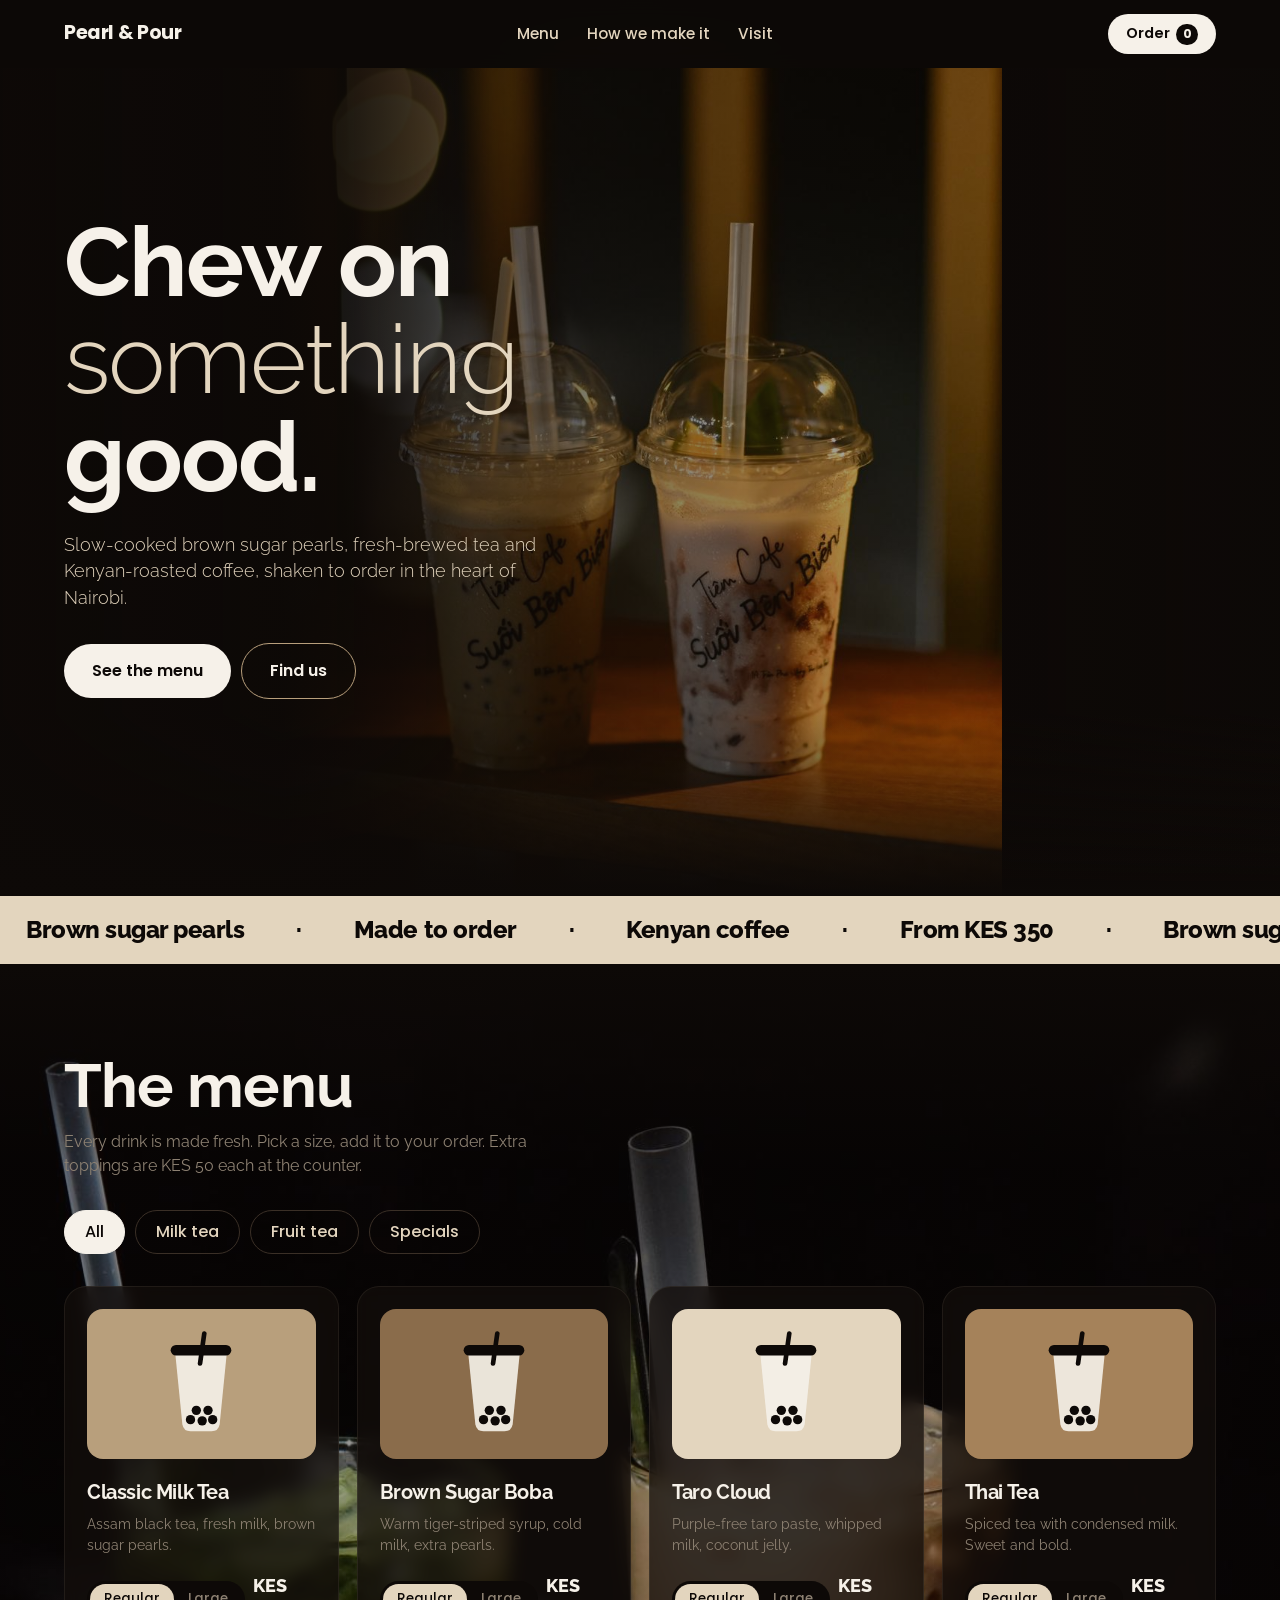
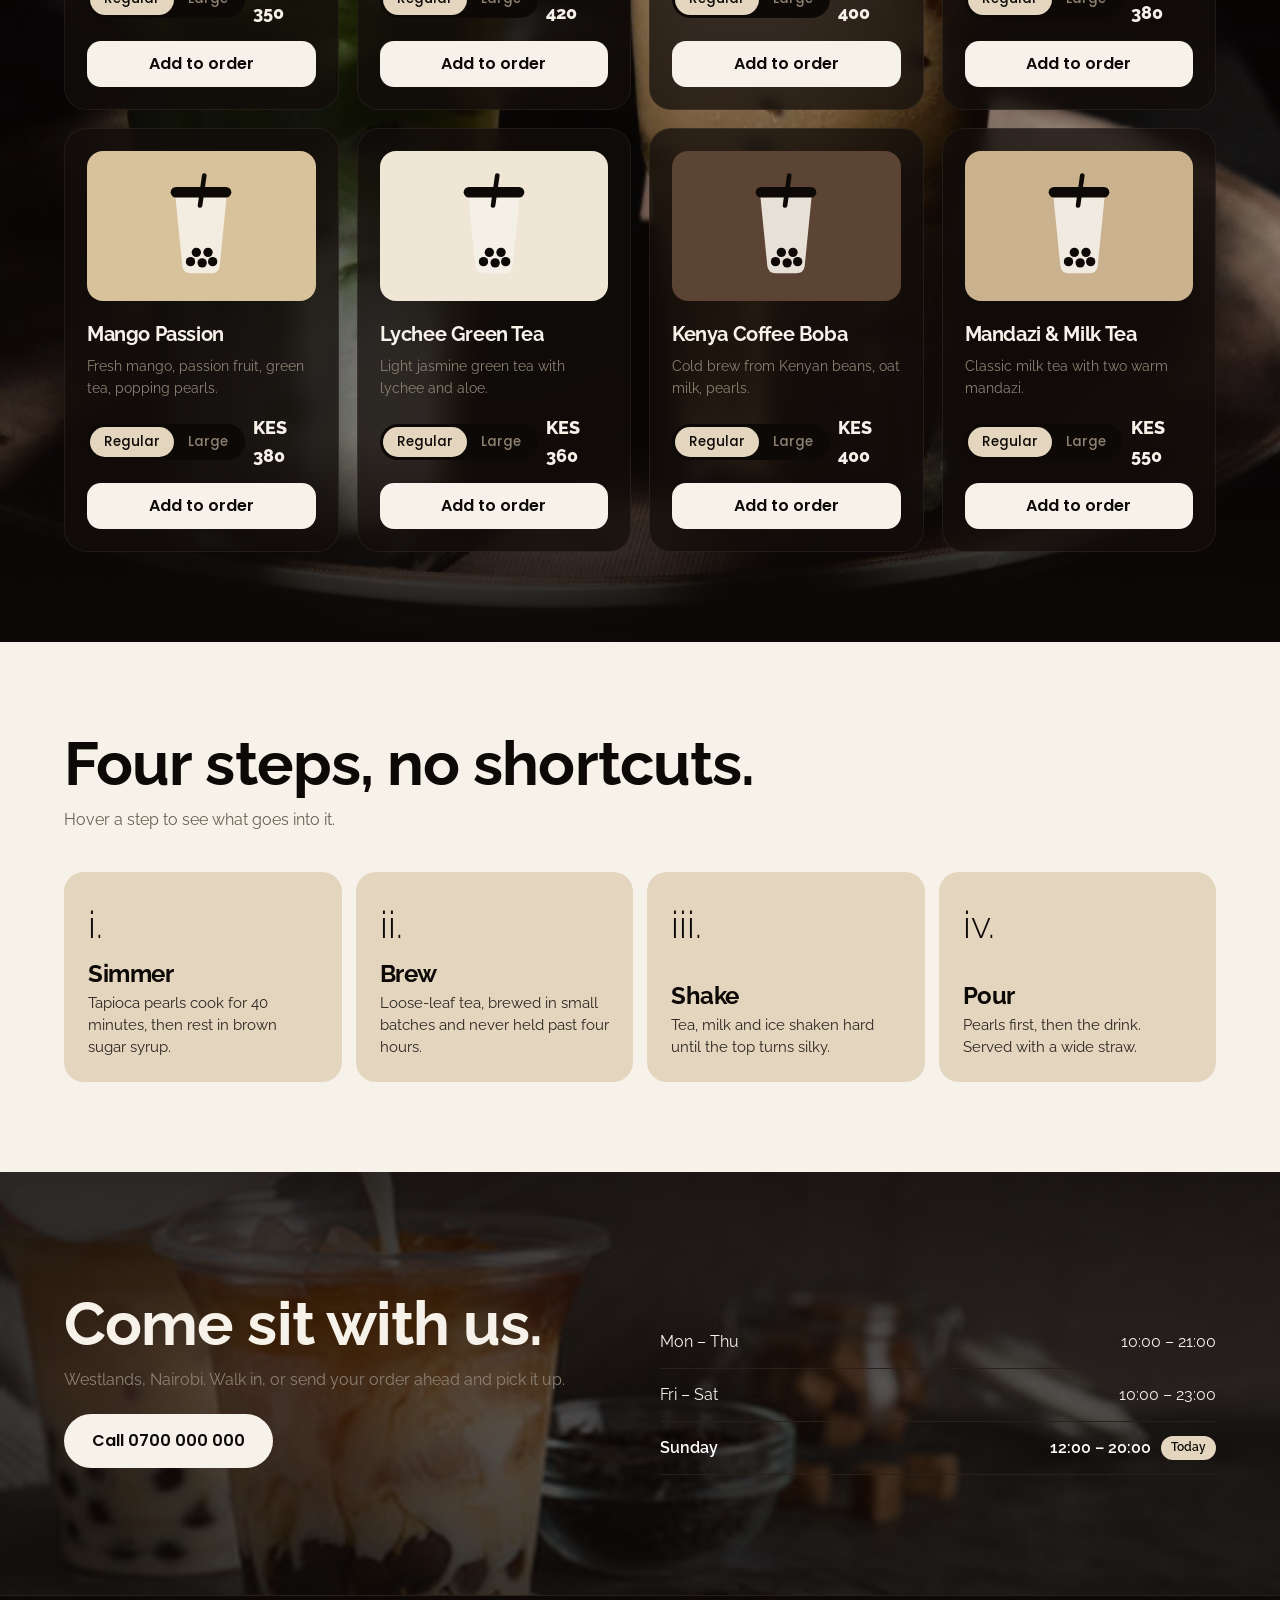
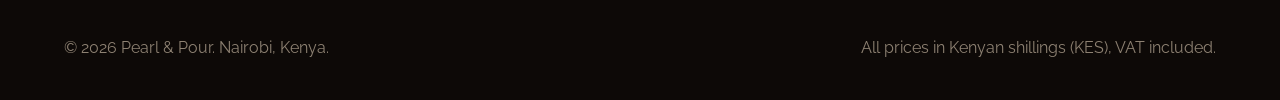
==== index.html @ a385973b "initial commit:Boba cafe" ====
<!DOCTYPE html>
<html lang="en">
<head>
<meta charset="utf-8">
<meta name="viewport" content="width=device-width, initial-scale=1, viewport-fit=cover">
<title>Pearl & Pour — Boba tea, Nairobi</title>
<link rel="preconnect" href="https://fonts.googleapis.com">
<link rel="preconnect" href="https://fonts.gstatic.com" crossorigin>
<link href="https://fonts.googleapis.com/css2?family=Poppins:wght@500;600;700&family=Raleway:ital,wght@0,300;0,400;0,500;0,700;0,800;1,300;1,400&display=swap" rel="stylesheet">
<style>
:root{--ink:#0D0907;--ink2:#1a1310;--bone:#F6F1E9;--sand:#E3D5BE;--tan:#B89F7C;--mute:#8d8172;
--f:'Raleway','Helvetica Neue',Arial,sans-serif;--s:'Raleway','Helvetica Neue',Arial,sans-serif;--n:'Poppins','Helvetica Neue',Arial,sans-serif;
box-sizing:border-box;padding-top:env(safe-area-inset-top,0px);padding-bottom:env(safe-area-inset-bottom,0px)}
html{scroll-padding-top:70px;scroll-behavior:smooth}
*,*::before,*::after{box-sizing:inherit;margin:0}
body{background:var(--ink);color:var(--bone);font-family:var(--f);line-height:1.5;overflow-x:hidden}
button{font:inherit;color:inherit;cursor:pointer;border:0;background:none}
:focus-visible{outline:2px solid var(--sand);outline-offset:3px}
#glow{position:fixed;inset:0;pointer-events:none;z-index:0;background:radial-gradient(500px circle at var(--x,50%) var(--y,30%),rgba(227,213,190,.10),transparent 60%)}
nav{position:sticky;top:env(safe-area-inset-top,0px);z-index:20;display:flex;justify-content:space-between;align-items:center;padding:14px 5vw;background:rgba(13,9,7,.82);backdrop-filter:blur(10px)}
.logo{font-weight:800;font-size:1.2rem;letter-spacing:-.02em}
nav ul{display:flex;gap:28px;list-style:none;padding:0}
nav a{color:var(--sand);text-decoration:none;font-size:.95rem}nav a:hover{color:#fff}
.cartbtn{background:var(--bone);color:var(--ink);padding:9px 18px;border-radius:99px;font-weight:600;font-size:.9rem}
.cartbtn b{display:inline-block;min-width:22px;margin-left:6px;background:var(--ink);color:var(--bone);border-radius:99px;font-size:.78rem;padding:1px 6px;text-align:center}
section{position:relative;z-index:1;padding:90px 5vw}
.hero{position:relative;isolation:isolate;overflow:hidden;min-height:92vh;display:flex;align-items:center;padding-top:40px}.hero>div{max-width:720px}.hero-bg{position:absolute;inset:-4% -4% -4% 22%;z-index:-2;background:url([data-uri]) 42% center/cover no-repeat;-webkit-mask-image:linear-gradient(90deg,transparent 0,#000 35%);mask-image:linear-gradient(90deg,transparent 0,#000 35%);transition:transform .25s ease-out}.hero::after{content:"";position:absolute;inset:0;z-index:-1;background:linear-gradient(90deg,rgba(13,9,7,.93) 0%,rgba(13,9,7,.55) 45%,rgba(13,9,7,.08) 100%),linear-gradient(0deg,#0D0907 0,transparent 22%)}
h1{font-size:clamp(3rem,7.6vw,6.8rem);line-height:1;letter-spacing:-.02em;font-weight:700}
h1 em{font-style:normal;font-weight:300;color:var(--sand)}
.lead{max-width:44ch;font-weight:300;color:var(--sand);margin:26px 0 32px;font-size:1.1rem}
.btn{display:inline-block;background:var(--bone);color:var(--ink);padding:15px 28px;border-radius:99px;font-weight:600;text-decoration:none;transition:transform .2s,background .2s}
.btn:hover{transform:scale(1.05);background:#fff}
.btn.ghost{background:none;color:var(--bone);border:1px solid var(--tan);margin-left:10px}
.stage{position:relative;height:min(74vh,600px);display:grid;place-items:center;perspective:900px}
.stage::before{content:"";position:absolute;width:78%;aspect-ratio:1;border-radius:50%;background:var(--ink2);box-shadow:inset 0 0 0 1px #2a2019}
#cup{position:relative;width:min(300px,62%);transition:transform .15s ease-out;cursor:grab;filter:drop-shadow(0 30px 40px rgba(0,0,0,.6))}
.hint{position:absolute;bottom:2%;right:4%;background:rgba(246,241,233,.12);border:1px solid #3a2f26;padding:8px 16px;border-radius:99px;font-size:.85rem;color:var(--sand)}
.pearl{animation:bob 3.4s ease-in-out infinite}
@keyframes bob{50%{transform:translateY(-5px)}}
.marq{background:var(--sand);color:var(--ink);overflow:hidden;white-space:nowrap;padding:16px 0;position:relative;z-index:1}
.marq div{display:inline-block;animation:m 30s linear infinite;font-weight:800;font-size:1.5rem;letter-spacing:-.02em}
.marq span{margin:0 26px}
@keyframes m{to{transform:translateX(-50%)}}
h2{font-size:clamp(2.2rem,5vw,3.8rem);letter-spacing:-.015em;line-height:1.05;font-weight:700;margin-bottom:12px}
.sub{color:var(--mute);max-width:52ch}
.tabs{display:flex;gap:10px;margin:32px 0;flex-wrap:wrap}
.tab{padding:9px 20px;border-radius:99px;border:1px solid #3a2f26;color:var(--sand);transition:.2s}
.tab:hover{border-color:var(--tan)}.tab[aria-pressed=true]{background:var(--bone);color:var(--ink);border-color:var(--bone)}
.grid{display:grid;grid-template-columns:repeat(auto-fill,minmax(250px,1fr));gap:18px}
.card{background:var(--ink2);border-radius:22px;padding:22px;transition:transform .25s,background .25s;transform-style:preserve-3d}
.card:hover{background:#231a15}
.dot{height:150px;border-radius:16px;margin-bottom:18px;display:grid;place-items:center;overflow:hidden}
.dot svg{width:70px;transition:transform .4s}.card:hover .dot svg{transform:translateY(-8px) rotate(-6deg) scale(1.1)}
.card h3{font-size:1.25rem;letter-spacing:-.02em}
.card p{color:var(--mute);font-size:.9rem;margin:6px 0 16px;min-height:2.7em}
.row{display:flex;justify-content:space-between;align-items:center;gap:8px}
.size{display:flex;background:var(--ink);border-radius:99px;padding:3px}
.size button{padding:5px 14px;border-radius:99px;font-size:.85rem;color:var(--mute)}
.size button[aria-pressed=true]{background:var(--sand);color:var(--ink)}
.price{font-weight:800;font-size:1.15rem}
.add{width:100%;margin-top:14px;padding:11px;border-radius:14px;background:var(--bone);color:var(--ink);font-weight:600;transition:.2s}
.add:hover{background:#fff}.add.ok{background:var(--tan)}
.light{background:var(--bone);color:var(--ink)}
.light .sub{color:#6b5f52}
.steps{display:grid;grid-template-columns:repeat(4,1fr);gap:14px;margin-top:40px}
.step{background:var(--sand);border-radius:20px;padding:24px;min-height:210px;display:flex;flex-direction:column;justify-content:space-between;transition:background .3s,color .3s,transform .3s;cursor:default}
.step:hover{background:var(--ink);color:var(--bone);transform:translateY(-8px)}
.step h3{font-size:1.5rem;letter-spacing:-.02em}
.step p{font-size:.92rem;opacity:.85}
.step .n{font-weight:300;font-size:2.4rem}
.visit{display:grid;grid-template-columns:1fr 1fr;gap:40px}
.hours{list-style:none;padding:0;margin-top:24px}
.hours li{display:flex;justify-content:space-between;padding:14px 0;border-bottom:1px solid #2a2019}
.hours li.today{color:#fff;font-weight:600}
.hours li.today::after{content:"Today";font-size:.75rem;background:var(--sand);color:var(--ink);padding:2px 10px;border-radius:99px;margin-left:10px}
.hours li span:first-child{flex:1}
footer{position:relative;z-index:1;padding:40px 5vw;color:var(--mute);display:flex;justify-content:space-between;flex-wrap:wrap;gap:12px;border-top:1px solid #2a2019}
aside{position:fixed;top:0;right:0;height:100%;width:min(420px,100%);background:var(--bone);color:var(--ink);z-index:50;transform:translateX(105%);transition:transform .4s cubic-bezier(.7,0,.2,1);display:flex;flex-direction:column;padding:calc(24px + env(safe-area-inset-top,0px)) 24px calc(24px + env(safe-area-inset-bottom,0px))}
aside.open{transform:none}
#veil{position:fixed;inset:0;background:rgba(13,9,7,.6);z-index:40;opacity:0;pointer-events:none;transition:.3s}
#veil.on{opacity:1;pointer-events:auto}
#items{flex:1;overflow:auto;margin:18px 0}
.li{display:flex;justify-content:space-between;gap:10px;padding:14px 0;border-bottom:1px solid var(--sand)}
.li small{color:#6b5f52;display:block}
.qty{display:flex;align-items:center;gap:10px;margin-top:6px}
.qty button{width:28px;height:28px;border-radius:50%;background:var(--sand)}
.tot{display:flex;justify-content:space-between;font-weight:800;font-size:1.3rem;margin-bottom:14px}
.go{background:var(--ink);color:var(--bone);padding:15px;border-radius:99px;font-weight:600;width:100%}
.go:disabled{opacity:.35;cursor:not-allowed}
.empty{color:#6b5f52;padding:30px 0}
.rv{opacity:0;transform:translateY(24px);transition:opacity .7s,transform .7s}.rv.in{opacity:1;transform:none}
#visit{isolation:isolate;overflow:hidden;padding-top:120px;padding-bottom:120px}#visit::before{content:"";position:absolute;inset:0;z-index:-2;background:url([data-uri]) center/cover no-repeat}#visit::after{content:"";position:absolute;inset:0;z-index:-1;background:linear-gradient(0deg,rgba(13,9,7,.8),rgba(13,9,7,.68) 50%,rgba(13,9,7,.86))}
#menu{isolation:isolate;overflow:hidden}#menu::before{content:"";position:absolute;inset:0;z-index:-2;background:url([data-uri]) center/cover no-repeat}#menu::after{content:"";position:absolute;inset:0;z-index:-1;background:linear-gradient(180deg,#0D0907 0,rgba(13,9,7,.42) 16%,rgba(13,9,7,.42) 84%,#0D0907 100%)}#menu .card{background:rgba(20,14,11,.74);backdrop-filter:blur(8px);-webkit-backdrop-filter:blur(8px);border:1px solid rgba(227,213,190,.08)}#menu .card:hover{background:rgba(35,26,21,.9)}
button,.btn,nav a,.logo{font-family:var(--n);font-weight:600}
nav a{font-weight:500}.logo{font-weight:700}.tab,.size button{font-weight:500}
@media(max-width:820px){.hero,.visit{grid-template-columns:1fr}.steps{grid-template-columns:1fr 1fr}nav ul{display:none}.stage{height:420px}section{padding:64px 5vw}}
@media(max-width:820px){.hero-bg{inset:-4%;background-position:45% center;-webkit-mask-image:none;mask-image:none}.hero::after{background:linear-gradient(0deg,#0D0907 0,rgba(13,9,7,.7) 55%,rgba(13,9,7,.82) 100%)}}
@media(prefers-reduced-motion:reduce){*{animation:none!important;transition:none!important}html{scroll-behavior:auto}}
</style>
</head>
<body>
<div id="glow"></div>
<nav>
  <div class="logo">Pearl & Pour</div>
  <ul><li><a href="#menu">Menu</a></li><li><a href="#craft">How we make it</a></li><li><a href="#visit">Visit</a></li></ul>
  <button class="cartbtn" id="open">Order<b id="count">0</b></button>
</nav>

<section class="hero">
  <div class="hero-bg" id="herobg" role="img" aria-label="Two iced boba milk teas on a wooden tray in a cafe"></div>
  <div>
    <h1>Chew on <em>something</em> good.</h1>
    <p class="lead">Slow-cooked brown sugar pearls, fresh-brewed tea and Kenyan-roasted coffee, shaken to order in the heart of Nairobi.</p>
    <a class="btn" href="#menu">See the menu</a><a class="btn ghost" href="#visit">Find us</a>
  </div>
</section>

<div class="marq" aria-hidden="true"><div id="mq"></div></div>

<section id="menu">
  <h2 class="rv">The menu</h2>
  <p class="sub rv">Every drink is made fresh. Pick a size, add it to your order. Extra toppings are KES 50 each at the counter.</p>
  <div class="tabs" id="tabs">
    <button class="tab" data-c="all" aria-pressed="true">All</button>
    <button class="tab" data-c="milk" aria-pressed="false">Milk tea</button>
    <button class="tab" data-c="fruit" aria-pressed="false">Fruit tea</button>
    <button class="tab" data-c="special" aria-pressed="false">Specials</button>
  </div>
  <div class="grid" id="grid"></div>
</section>

<section class="light" id="craft">
  <h2 class="rv">Four steps, no shortcuts.</h2>
  <p class="sub rv">Hover a step to see what goes into it.</p>
  <div class="steps">
    <div class="step" tabindex="0"><span class="n">i.</span><div><h3>Simmer</h3><p>Tapioca pearls cook for 40 minutes, then rest in brown sugar syrup.</p></div></div>
    <div class="step" tabindex="0"><span class="n">ii.</span><div><h3>Brew</h3><p>Loose-leaf tea, brewed in small batches and never held past four hours.</p></div></div>
    <div class="step" tabindex="0"><span class="n">iii.</span><div><h3>Shake</h3><p>Tea, milk and ice shaken hard until the top turns silky.</p></div></div>
    <div class="step" tabindex="0"><span class="n">iv.</span><div><h3>Pour</h3><p>Pearls first, then the drink. Served with a wide straw.</p></div></div>
  </div>
</section>

<section id="visit">
  <div class="visit">
    <div>
      <h2 class="rv">Come sit with us.</h2>
      <p class="sub rv">Westlands, Nairobi. Walk in, or send your order ahead and pick it up.</p>
      <p style="margin-top:22px"><a class="btn" href="tel:+254700000000">Call 0700 000 000</a></p>
    </div>
    <ul class="hours" id="hours"></ul>
  </div>
</section>

<footer><span>© 2026 Pearl & Pour. Nairobi, Kenya.</span><span>All prices in Kenyan shillings (KES), VAT included.</span></footer>

<div id="veil"></div>
<aside id="cart" aria-label="Your order">
  <div class="row"><h2 style="font-size:2rem;margin:0">Your order</h2><button id="close" aria-label="Close order">Close</button></div>
  <div id="items"></div>
  <div class="tot"><span>Total</span><span id="total">KES 0</span></div>
  <button class="go" id="go" disabled>Send order</button>
</aside>

<script>
const D=[
{id:1,n:"Classic Milk Tea",c:"milk",d:"Assam black tea, fresh milk, brown sugar pearls.",p:[350,450],t:"#B89F7C"},
{id:2,n:"Brown Sugar Boba",c:"milk",d:"Warm tiger-striped syrup, cold milk, extra pearls.",p:[420,520],t:"#8a6c4b"},
{id:3,n:"Taro Cloud",c:"milk",d:"Purple-free taro paste, whipped milk, coconut jelly.",p:[400,500],t:"#E3D5BE"},
{id:4,n:"Thai Tea",c:"milk",d:"Spiced tea with condensed milk. Sweet and bold.",p:[380,480],t:"#a5825a"},
{id:5,n:"Mango Passion",c:"fruit",d:"Fresh mango, passion fruit, green tea, popping pearls.",p:[380,480],t:"#d8c29b"},
{id:6,n:"Lychee Green Tea",c:"fruit",d:"Light jasmine green tea with lychee and aloe.",p:[360,460],t:"#efe6d6"},
{id:7,n:"Kenya Coffee Boba",c:"special",d:"Cold brew from Kenyan beans, oat milk, pearls.",p:[400,500],t:"#5b4433"},
{id:8,n:"Mandazi & Milk Tea",c:"special",d:"Classic milk tea with two warm mandazi.",p:[550,650],t:"#c9b28d"}
];
const cup='<svg viewBox="0 0 60 90"><path d="M8 20h44l-6 60q-1 6-7 6H21q-6 0-7-6z" fill="#F6F1E9" opacity=".9"/><rect x="4" y="12" width="52" height="9" rx="4.5" fill="#0D0907"/><rect x="29" y="0" width="4" height="30" rx="2" fill="#0D0907" transform="rotate(8 31 15)"/><g fill="#0D0907"><circle cx="21" cy="76" r="4"/><circle cx="31" cy="77" r="4"/><circle cx="40" cy="76" r="4"/><circle cx="26" cy="68" r="4"/><circle cx="36" cy="68" r="4"/></g></svg>';
const fmt=n=>'KES '+n.toLocaleString('en-KE');
let cart=[],cat='all';
const $=s=>document.querySelector(s);

/* menu */
function render(){
 $('#grid').innerHTML=D.filter(x=>cat=='all'||x.c==cat).map(x=>`
 <article class="card" data-id="${x.id}"><div class="dot" style="background:${x.t}">${cup}</div>
 <h3>${x.n}</h3><p>${x.d}</p>
 <div class="row"><div class="size" role="group" aria-label="Size"><button aria-pressed="true" data-s="0">Regular</button><button aria-pressed="false" data-s="1">Large</button></div><span class="price">${fmt(x.p[0])}</span></div>
 <button class="add">Add to order</button></article>`).join('');
}
$('#tabs').onclick=e=>{const b=e.target.closest('.tab');if(!b)return;cat=b.dataset.c;
 document.querySelectorAll('.tab').forEach(t=>t.setAttribute('aria-pressed',t==b));render()};
$('#grid').onclick=e=>{
 const card=e.target.closest('.card');if(!card)return;const x=D.find(d=>d.id==card.dataset.id);
 const sb=e.target.closest('.size button');
 if(sb){card.querySelectorAll('.size button').forEach(b=>b.setAttribute('aria-pressed',b==sb));card.querySelector('.price').textContent=fmt(x.p[sb.dataset.s]);return}
 const a=e.target.closest('.add');
 if(a){const s=+card.querySelector('.size [aria-pressed=true]').dataset.s;
  const l=cart.find(i=>i.id==x.id&&i.s==s);l?l.q++:cart.push({id:x.id,s,q:1});
  a.textContent='Added';a.classList.add('ok');setTimeout(()=>{a.textContent='Add to order';a.classList.remove('ok')},900);upd()}
};
$('#grid').addEventListener('pointermove',e=>{
 const c=e.target.closest('.card');if(!c)return;const r=c.getBoundingClientRect();
 const px=(e.clientX-r.left)/r.width-.5,py=(e.clientY-r.top)/r.height-.5;
 c.style.transform=`perspective(700px) rotateY(${px*7}deg) rotateX(${-py*7}deg)`});
$('#grid').addEventListener('pointerout',e=>{const c=e.target.closest('.card');if(c)c.style.transform=''});

/* cart */
function upd(){
 const n=cart.reduce((a,i)=>a+i.q,0),t=cart.reduce((a,i)=>a+i.q*D.find(d=>d.id==i.id).p[i.s],0);
 $('#count').textContent=n;$('#total').textContent=fmt(t);$('#go').disabled=!n;
 $('#items').innerHTML=n?cart.map((i,k)=>{const x=D.find(d=>d.id==i.id);return `<div class="li"><div><strong>${x.n}</strong><small>${i.s?'Large':'Regular'} · ${fmt(x.p[i.s])}</small>
 <div class="qty"><button data-k="${k}" data-d="-1" aria-label="Remove one">−</button>${i.q}<button data-k="${k}" data-d="1" aria-label="Add one">+</button></div></div><strong>${fmt(x.p[i.s]*i.q)}</strong></div>`}).join(''):'<p class="empty">Nothing here yet. Pick a drink from the menu.</p>';
}
$('#items').onclick=e=>{const b=e.target.closest('[data-k]');if(!b)return;const i=cart[b.dataset.k];i.q+=+b.dataset.d;if(i.q<1)cart.splice(b.dataset.k,1);upd()};
const tog=o=>{$('#cart').classList.toggle('open',o);$('#veil').classList.toggle('on',o)};
$('#open').onclick=()=>tog(true);$('#close').onclick=$('#veil').onclick=()=>tog(false);
document.addEventListener('keydown',e=>e.key=='Escape'&&tog(false));
$('#go').onclick=()=>{cart=[];upd();$('#items').innerHTML='<p class="empty">Order received. We will confirm your pickup time by phone shortly.</p>'};

/* hero photo parallax + cursor glow */
const hb=$('#herobg');
addEventListener('pointermove',e=>{
 document.documentElement.style.setProperty('--x',e.clientX+'px');document.documentElement.style.setProperty('--y',e.clientY+'px');
 const px=e.clientX/innerWidth-.5,py=e.clientY/innerHeight-.5;
 hb.style.transform=`translate(${-px*30}px,${-py*20}px) scale(1.04)`});

/* marquee, hours, reveal */
$('#mq').innerHTML=('<span>Brown sugar pearls</span><span>·</span><span>Made to order</span><span>·</span><span>Kenyan coffee</span><span>·</span><span>From KES 350</span><span>·</span>').repeat(6);
const days=[["Mon – Thu","10:00 – 21:00"],["Fri – Sat","10:00 – 23:00"],["Sunday","12:00 – 20:00"]];
const w=new Date().getDay(),ti=w==0?2:w>=5?1:0;
$('#hours').innerHTML=days.map((d,i)=>`<li class="${i==ti?'today':''}"><span>${d[0]}</span><span>${d[1]}</span></li>`).join('');
const io=new IntersectionObserver(es=>es.forEach(e=>e.isIntersecting&&(e.target.classList.add('in'),io.unobserve(e.target))),{threshold:.2});
document.querySelectorAll('.rv').forEach(el=>io.observe(el));
render();upd();
</script>
</body>
</html>
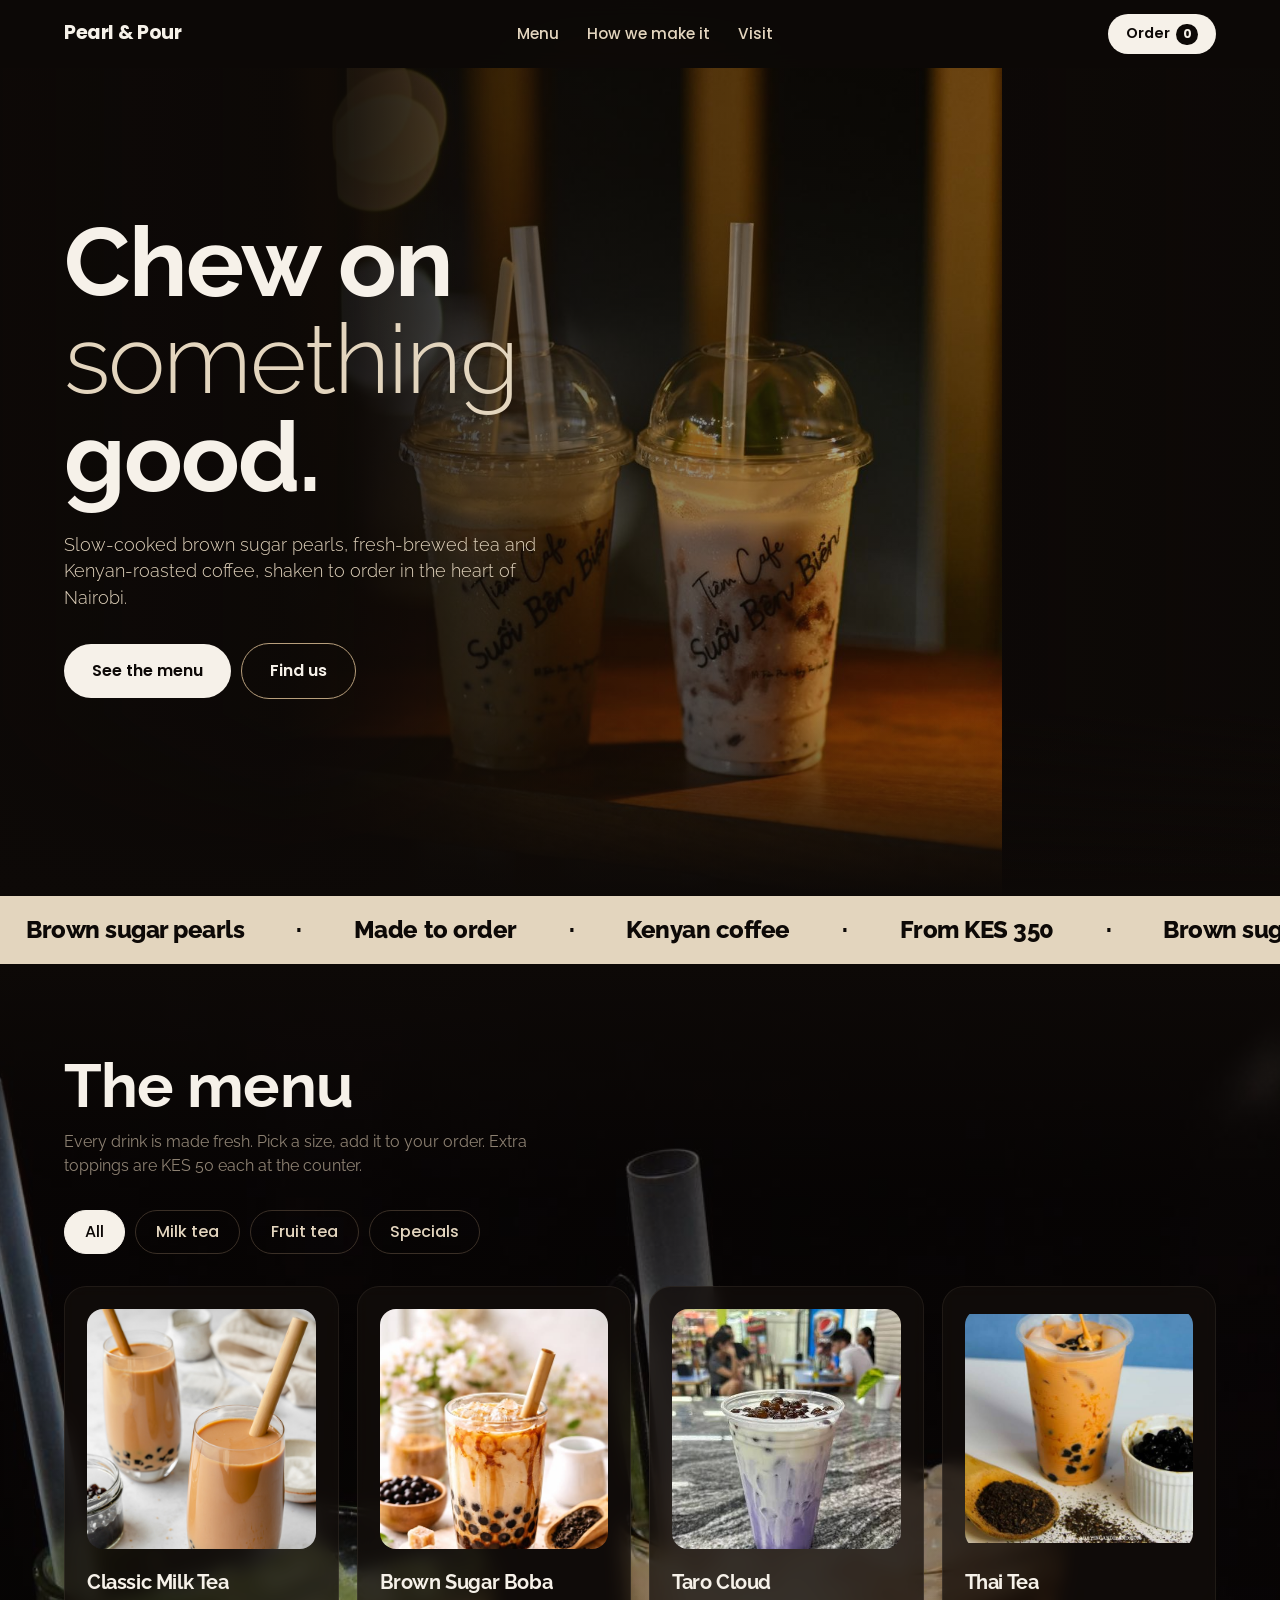
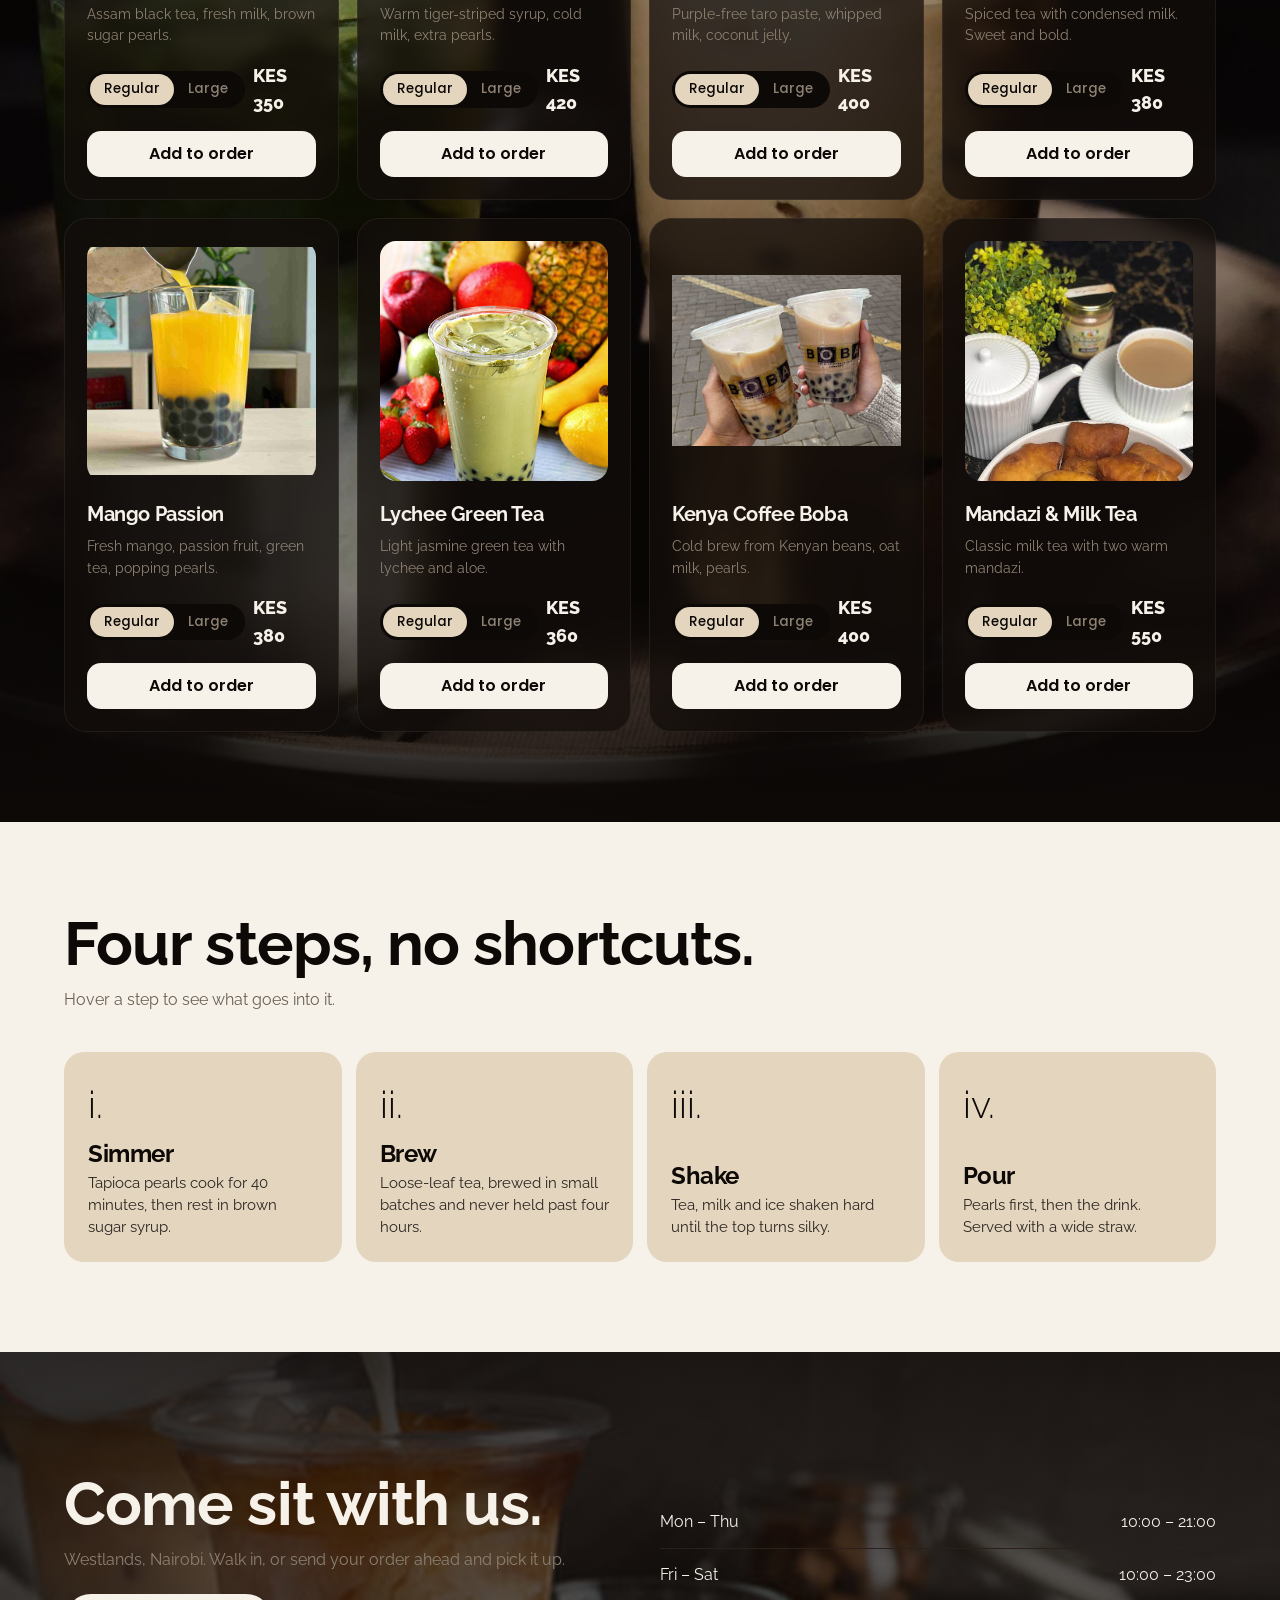
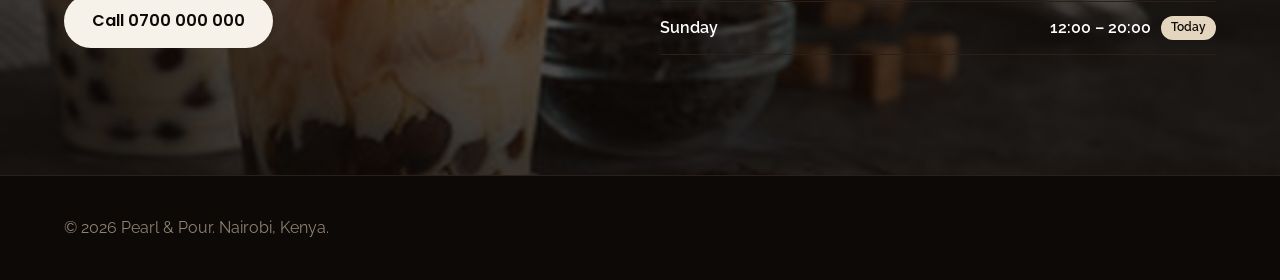
==== commit 96940ce2: "raised image box height from 150px to 240px" ====
--- a/index.html
+++ b/index.html
@@ -4,6 +4,10 @@
 <meta charset="utf-8">
 <meta name="viewport" content="width=device-width, initial-scale=1, viewport-fit=cover">
 <title>Pearl & Pour — Boba tea, Nairobi</title>
+<link rel="icon" href="favicon.ico" sizes="any">
+<link rel="icon" type="image/png" sizes="32x32" href="favicon-32x32.png">
+<link rel="icon" type="image/png" sizes="16x16" href="favicon-16x16.png">
+<link rel="apple-touch-icon" href="apple-touch-icon.png">
 <link rel="preconnect" href="https://fonts.googleapis.com">
 <link rel="preconnect" href="https://fonts.gstatic.com" crossorigin>
 <link href="https://fonts.googleapis.com/css2?family=Poppins:wght@500;600;700&family=Raleway:ital,wght@0,300;0,400;0,500;0,700;0,800;1,300;1,400&display=swap" rel="stylesheet">
@@ -49,7 +53,7 @@
 .grid{display:grid;grid-template-columns:repeat(auto-fill,minmax(250px,1fr));gap:18px}
 .card{background:var(--ink2);border-radius:22px;padding:22px;transition:transform .25s,background .25s;transform-style:preserve-3d}
 .card:hover{background:#231a15}
-.dot{height:150px;border-radius:16px;margin-bottom:18px;display:grid;place-items:center;overflow:hidden}
+.dot{height:240px;border-radius:16px;margin-bottom:18px;display:grid;place-items:center;overflow:hidden}
 .dot svg{width:70px;transition:transform .4s}.card:hover .dot svg{transform:translateY(-8px) rotate(-6deg) scale(1.1)}
 .card h3{font-size:1.25rem;letter-spacing:-.02em}
 .card p{color:var(--mute);font-size:.9rem;margin:6px 0 16px;min-height:2.7em}
@@ -151,7 +155,7 @@
   </div>
 </section>
 
-<footer><span>© 2026 Pearl & Pour. Nairobi, Kenya.</span><span>All prices in Kenyan shillings (KES), VAT included.</span></footer>
+<footer><span>© 2026 Pearl & Pour. Nairobi, Kenya.</span><span></span></footer>
 
 <div id="veil"></div>
 <aside id="cart" aria-label="Your order">
@@ -163,14 +167,14 @@
 
 <script>
 const D=[
-{id:1,n:"Classic Milk Tea",c:"milk",d:"Assam black tea, fresh milk, brown sugar pearls.",p:[350,450],t:"#B89F7C"},
-{id:2,n:"Brown Sugar Boba",c:"milk",d:"Warm tiger-striped syrup, cold milk, extra pearls.",p:[420,520],t:"#8a6c4b"},
-{id:3,n:"Taro Cloud",c:"milk",d:"Purple-free taro paste, whipped milk, coconut jelly.",p:[400,500],t:"#E3D5BE"},
-{id:4,n:"Thai Tea",c:"milk",d:"Spiced tea with condensed milk. Sweet and bold.",p:[380,480],t:"#a5825a"},
-{id:5,n:"Mango Passion",c:"fruit",d:"Fresh mango, passion fruit, green tea, popping pearls.",p:[380,480],t:"#d8c29b"},
-{id:6,n:"Lychee Green Tea",c:"fruit",d:"Light jasmine green tea with lychee and aloe.",p:[360,460],t:"#efe6d6"},
-{id:7,n:"Kenya Coffee Boba",c:"special",d:"Cold brew from Kenyan beans, oat milk, pearls.",p:[400,500],t:"#5b4433"},
-{id:8,n:"Mandazi & Milk Tea",c:"special",d:"Classic milk tea with two warm mandazi.",p:[550,650],t:"#c9b28d"}
+{id:1,n:"Classic Milk Tea",c:"milk", img:'images/Classic-Milk-Tea-Boba.jpg',d:"Assam black tea, fresh milk, brown sugar pearls.",p:[350,450]},
+{id:2,n:"Brown Sugar Boba",c:"milk", img:'images/Brown-sugar-boba.jpg',d:"Warm tiger-striped syrup, cold milk, extra pearls.",p:[420,520]},
+{id:3,n:"Taro Cloud",c:"milk", img:'images/taro-boba.jfif',d:"Purple-free taro paste, whipped milk, coconut jelly.",p:[400,500]},
+{id:4,n:"Thai Tea",c:"milk", img:'images/thai-tea.jfif',d:"Spiced tea with condensed milk. Sweet and bold.",p:[380,480]},
+{id:5,n:"Mango Passion",c:"fruit", img:'images/mango-passionfruit-boba.jpg',d:"Fresh mango, passion fruit, green tea, popping pearls.",p:[380,480]},
+{id:6,n:"Lychee Green Tea",c:"fruit", img:'images/green-tea-boba.jpg',d:"Light jasmine green tea with lychee and aloe.",p:[360,460]},
+{id:7,n:"Kenya Coffee Boba",c:"special", img:'images/kenyan-coffee-boba.jfif',d:"Cold brew from Kenyan beans, oat milk, pearls.",p:[400,500]},
+{id:8,n:"Mandazi & Milk Tea",c:"special", img:'images/mandazi-and-tea.jfif',d:"Classic milk tea with two warm mandazi.",p:[550,650]}
 ];
 const cup='<svg viewBox="0 0 60 90"><path d="M8 20h44l-6 60q-1 6-7 6H21q-6 0-7-6z" fill="#F6F1E9" opacity=".9"/><rect x="4" y="12" width="52" height="9" rx="4.5" fill="#0D0907"/><rect x="29" y="0" width="4" height="30" rx="2" fill="#0D0907" transform="rotate(8 31 15)"/><g fill="#0D0907"><circle cx="21" cy="76" r="4"/><circle cx="31" cy="77" r="4"/><circle cx="40" cy="76" r="4"/><circle cx="26" cy="68" r="4"/><circle cx="36" cy="68" r="4"/></g></svg>';
 const fmt=n=>'KES '+n.toLocaleString('en-KE');
@@ -180,7 +184,7 @@
 /* menu */
 function render(){
  $('#grid').innerHTML=D.filter(x=>cat=='all'||x.c==cat).map(x=>`
- <article class="card" data-id="${x.id}"><div class="dot" style="background:${x.t}">${cup}</div>
+ <article class="card" data-id="${x.id}"><div class="dot" style="background:${x.t}">${x.img?`<img src="${x.img}" alt="${x.n}" loading="lazy" style="width:100%;height:100%;object-fit:contain">`:cup}</div>
  <h3>${x.n}</h3><p>${x.d}</p>
  <div class="row"><div class="size" role="group" aria-label="Size"><button aria-pressed="true" data-s="0">Regular</button><button aria-pressed="false" data-s="1">Large</button></div><span class="price">${fmt(x.p[0])}</span></div>
  <button class="add">Add to order</button></article>`).join('');
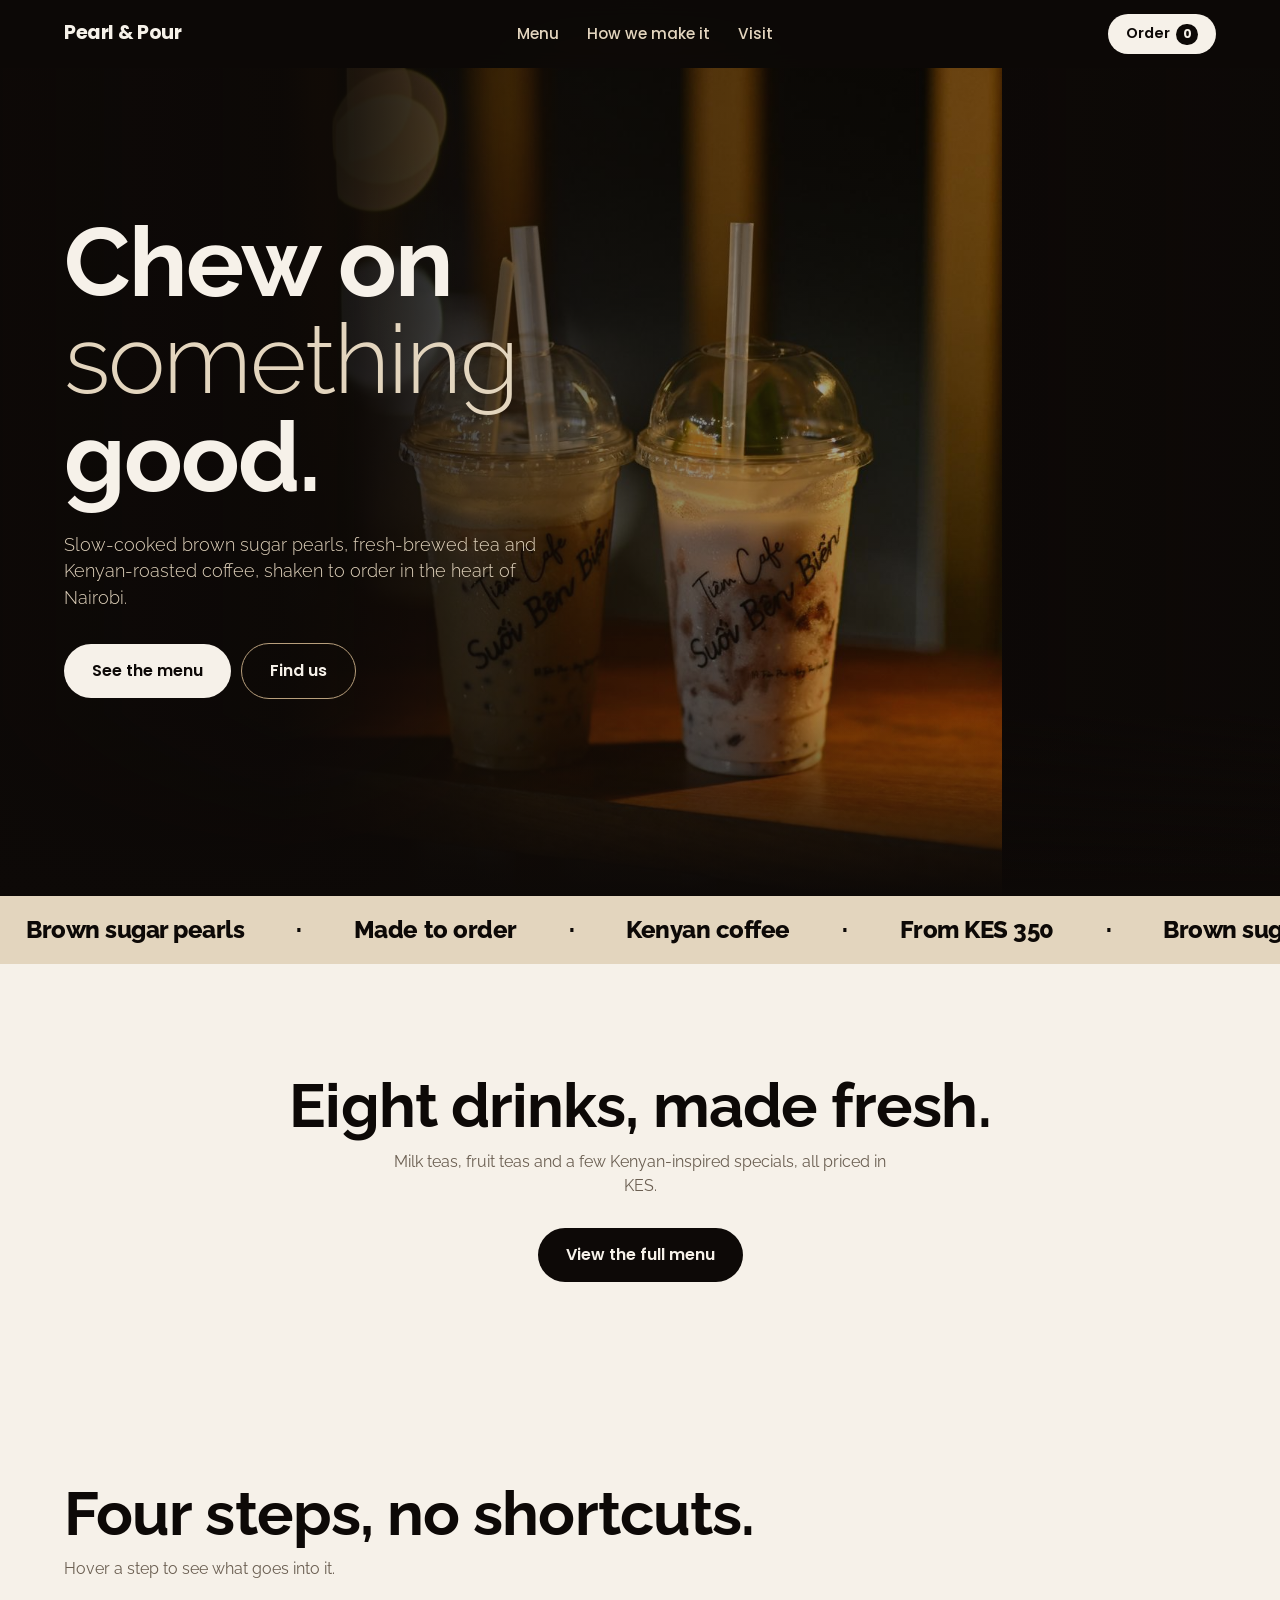
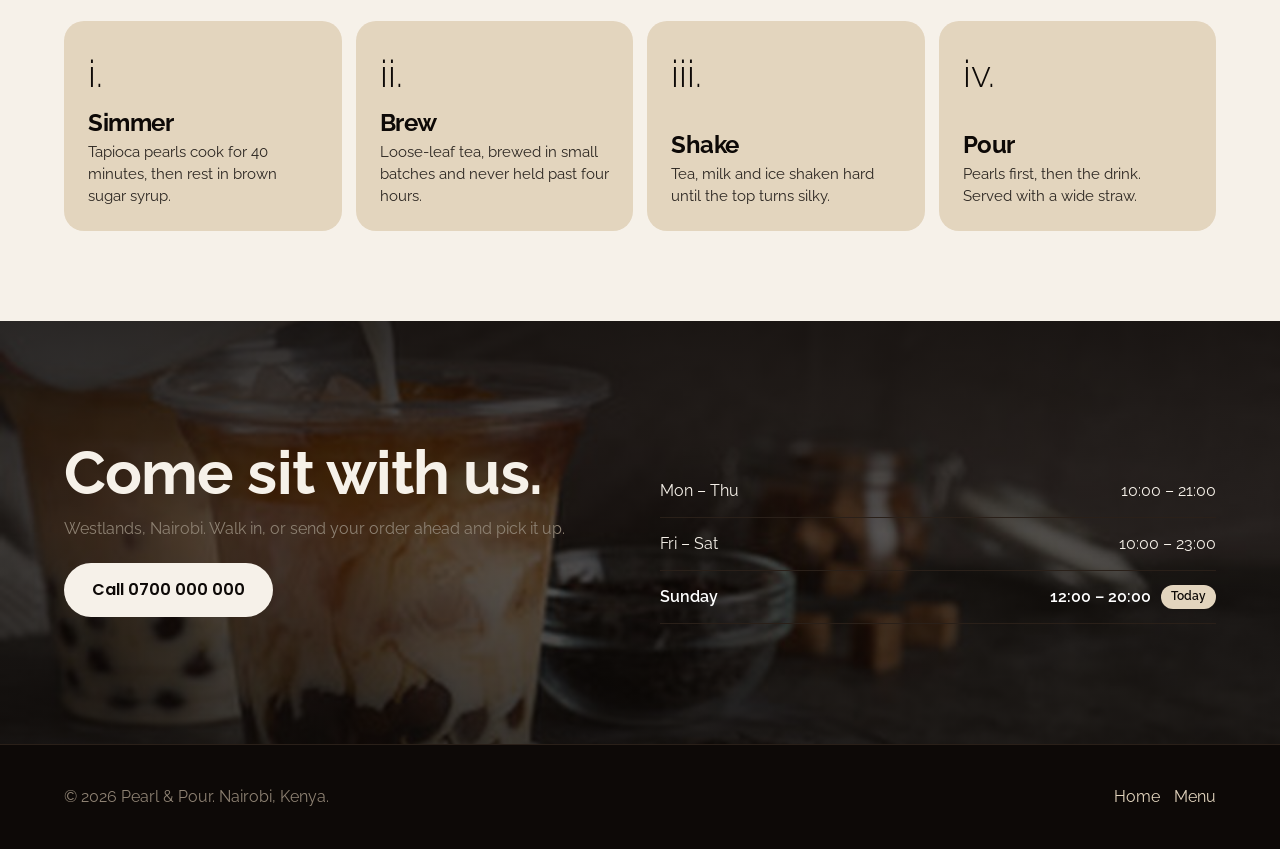
==== commit db09a40a: "seperated menu page and mobile menu" ====
--- a/index.html
+++ b/index.html
@@ -4,6 +4,7 @@
 <meta charset="utf-8">
 <meta name="viewport" content="width=device-width, initial-scale=1, viewport-fit=cover">
 <title>Pearl & Pour — Boba tea, Nairobi</title>
+<meta name="description" content="Boba tea and Kenyan coffee in Westlands, Nairobi.">
 <link rel="icon" href="favicon.ico" sizes="any">
 <link rel="icon" type="image/png" sizes="32x32" href="favicon-32x32.png">
 <link rel="icon" type="image/png" sizes="16x16" href="favicon-16x16.png">
@@ -11,102 +12,14 @@
 <link rel="preconnect" href="https://fonts.googleapis.com">
 <link rel="preconnect" href="https://fonts.gstatic.com" crossorigin>
 <link href="https://fonts.googleapis.com/css2?family=Poppins:wght@500;600;700&family=Raleway:ital,wght@0,300;0,400;0,500;0,700;0,800;1,300;1,400&display=swap" rel="stylesheet">
-<style>
-:root{--ink:#0D0907;--ink2:#1a1310;--bone:#F6F1E9;--sand:#E3D5BE;--tan:#B89F7C;--mute:#8d8172;
---f:'Raleway','Helvetica Neue',Arial,sans-serif;--s:'Raleway','Helvetica Neue',Arial,sans-serif;--n:'Poppins','Helvetica Neue',Arial,sans-serif;
-box-sizing:border-box;padding-top:env(safe-area-inset-top,0px);padding-bottom:env(safe-area-inset-bottom,0px)}
-html{scroll-padding-top:70px;scroll-behavior:smooth}
-*,*::before,*::after{box-sizing:inherit;margin:0}
-body{background:var(--ink);color:var(--bone);font-family:var(--f);line-height:1.5;overflow-x:hidden}
-button{font:inherit;color:inherit;cursor:pointer;border:0;background:none}
-:focus-visible{outline:2px solid var(--sand);outline-offset:3px}
-#glow{position:fixed;inset:0;pointer-events:none;z-index:0;background:radial-gradient(500px circle at var(--x,50%) var(--y,30%),rgba(227,213,190,.10),transparent 60%)}
-nav{position:sticky;top:env(safe-area-inset-top,0px);z-index:20;display:flex;justify-content:space-between;align-items:center;padding:14px 5vw;background:rgba(13,9,7,.82);backdrop-filter:blur(10px)}
-.logo{font-weight:800;font-size:1.2rem;letter-spacing:-.02em}
-nav ul{display:flex;gap:28px;list-style:none;padding:0}
-nav a{color:var(--sand);text-decoration:none;font-size:.95rem}nav a:hover{color:#fff}
-.cartbtn{background:var(--bone);color:var(--ink);padding:9px 18px;border-radius:99px;font-weight:600;font-size:.9rem}
-.cartbtn b{display:inline-block;min-width:22px;margin-left:6px;background:var(--ink);color:var(--bone);border-radius:99px;font-size:.78rem;padding:1px 6px;text-align:center}
-section{position:relative;z-index:1;padding:90px 5vw}
-.hero{position:relative;isolation:isolate;overflow:hidden;min-height:92vh;display:flex;align-items:center;padding-top:40px}.hero>div{max-width:720px}.hero-bg{position:absolute;inset:-4% -4% -4% 22%;z-index:-2;background:url([data-uri]) 42% center/cover no-repeat;-webkit-mask-image:linear-gradient(90deg,transparent 0,#000 35%);mask-image:linear-gradient(90deg,transparent 0,#000 35%);transition:transform .25s ease-out}.hero::after{content:"";position:absolute;inset:0;z-index:-1;background:linear-gradient(90deg,rgba(13,9,7,.93) 0%,rgba(13,9,7,.55) 45%,rgba(13,9,7,.08) 100%),linear-gradient(0deg,#0D0907 0,transparent 22%)}
-h1{font-size:clamp(3rem,7.6vw,6.8rem);line-height:1;letter-spacing:-.02em;font-weight:700}
-h1 em{font-style:normal;font-weight:300;color:var(--sand)}
-.lead{max-width:44ch;font-weight:300;color:var(--sand);margin:26px 0 32px;font-size:1.1rem}
-.btn{display:inline-block;background:var(--bone);color:var(--ink);padding:15px 28px;border-radius:99px;font-weight:600;text-decoration:none;transition:transform .2s,background .2s}
-.btn:hover{transform:scale(1.05);background:#fff}
-.btn.ghost{background:none;color:var(--bone);border:1px solid var(--tan);margin-left:10px}
-.stage{position:relative;height:min(74vh,600px);display:grid;place-items:center;perspective:900px}
-.stage::before{content:"";position:absolute;width:78%;aspect-ratio:1;border-radius:50%;background:var(--ink2);box-shadow:inset 0 0 0 1px #2a2019}
-#cup{position:relative;width:min(300px,62%);transition:transform .15s ease-out;cursor:grab;filter:drop-shadow(0 30px 40px rgba(0,0,0,.6))}
-.hint{position:absolute;bottom:2%;right:4%;background:rgba(246,241,233,.12);border:1px solid #3a2f26;padding:8px 16px;border-radius:99px;font-size:.85rem;color:var(--sand)}
-.pearl{animation:bob 3.4s ease-in-out infinite}
-@keyframes bob{50%{transform:translateY(-5px)}}
-.marq{background:var(--sand);color:var(--ink);overflow:hidden;white-space:nowrap;padding:16px 0;position:relative;z-index:1}
-.marq div{display:inline-block;animation:m 30s linear infinite;font-weight:800;font-size:1.5rem;letter-spacing:-.02em}
-.marq span{margin:0 26px}
-@keyframes m{to{transform:translateX(-50%)}}
-h2{font-size:clamp(2.2rem,5vw,3.8rem);letter-spacing:-.015em;line-height:1.05;font-weight:700;margin-bottom:12px}
-.sub{color:var(--mute);max-width:52ch}
-.tabs{display:flex;gap:10px;margin:32px 0;flex-wrap:wrap}
-.tab{padding:9px 20px;border-radius:99px;border:1px solid #3a2f26;color:var(--sand);transition:.2s}
-.tab:hover{border-color:var(--tan)}.tab[aria-pressed=true]{background:var(--bone);color:var(--ink);border-color:var(--bone)}
-.grid{display:grid;grid-template-columns:repeat(auto-fill,minmax(250px,1fr));gap:18px}
-.card{background:var(--ink2);border-radius:22px;padding:22px;transition:transform .25s,background .25s;transform-style:preserve-3d}
-.card:hover{background:#231a15}
-.dot{height:240px;border-radius:16px;margin-bottom:18px;display:grid;place-items:center;overflow:hidden}
-.dot svg{width:70px;transition:transform .4s}.card:hover .dot svg{transform:translateY(-8px) rotate(-6deg) scale(1.1)}
-.card h3{font-size:1.25rem;letter-spacing:-.02em}
-.card p{color:var(--mute);font-size:.9rem;margin:6px 0 16px;min-height:2.7em}
-.row{display:flex;justify-content:space-between;align-items:center;gap:8px}
-.size{display:flex;background:var(--ink);border-radius:99px;padding:3px}
-.size button{padding:5px 14px;border-radius:99px;font-size:.85rem;color:var(--mute)}
-.size button[aria-pressed=true]{background:var(--sand);color:var(--ink)}
-.price{font-weight:800;font-size:1.15rem}
-.add{width:100%;margin-top:14px;padding:11px;border-radius:14px;background:var(--bone);color:var(--ink);font-weight:600;transition:.2s}
-.add:hover{background:#fff}.add.ok{background:var(--tan)}
-.light{background:var(--bone);color:var(--ink)}
-.light .sub{color:#6b5f52}
-.steps{display:grid;grid-template-columns:repeat(4,1fr);gap:14px;margin-top:40px}
-.step{background:var(--sand);border-radius:20px;padding:24px;min-height:210px;display:flex;flex-direction:column;justify-content:space-between;transition:background .3s,color .3s,transform .3s;cursor:default}
-.step:hover{background:var(--ink);color:var(--bone);transform:translateY(-8px)}
-.step h3{font-size:1.5rem;letter-spacing:-.02em}
-.step p{font-size:.92rem;opacity:.85}
-.step .n{font-weight:300;font-size:2.4rem}
-.visit{display:grid;grid-template-columns:1fr 1fr;gap:40px}
-.hours{list-style:none;padding:0;margin-top:24px}
-.hours li{display:flex;justify-content:space-between;padding:14px 0;border-bottom:1px solid #2a2019}
-.hours li.today{color:#fff;font-weight:600}
-.hours li.today::after{content:"Today";font-size:.75rem;background:var(--sand);color:var(--ink);padding:2px 10px;border-radius:99px;margin-left:10px}
-.hours li span:first-child{flex:1}
-footer{position:relative;z-index:1;padding:40px 5vw;color:var(--mute);display:flex;justify-content:space-between;flex-wrap:wrap;gap:12px;border-top:1px solid #2a2019}
-aside{position:fixed;top:0;right:0;height:100%;width:min(420px,100%);background:var(--bone);color:var(--ink);z-index:50;transform:translateX(105%);transition:transform .4s cubic-bezier(.7,0,.2,1);display:flex;flex-direction:column;padding:calc(24px + env(safe-area-inset-top,0px)) 24px calc(24px + env(safe-area-inset-bottom,0px))}
-aside.open{transform:none}
-#veil{position:fixed;inset:0;background:rgba(13,9,7,.6);z-index:40;opacity:0;pointer-events:none;transition:.3s}
-#veil.on{opacity:1;pointer-events:auto}
-#items{flex:1;overflow:auto;margin:18px 0}
-.li{display:flex;justify-content:space-between;gap:10px;padding:14px 0;border-bottom:1px solid var(--sand)}
-.li small{color:#6b5f52;display:block}
-.qty{display:flex;align-items:center;gap:10px;margin-top:6px}
-.qty button{width:28px;height:28px;border-radius:50%;background:var(--sand)}
-.tot{display:flex;justify-content:space-between;font-weight:800;font-size:1.3rem;margin-bottom:14px}
-.go{background:var(--ink);color:var(--bone);padding:15px;border-radius:99px;font-weight:600;width:100%}
-.go:disabled{opacity:.35;cursor:not-allowed}
-.empty{color:#6b5f52;padding:30px 0}
-.rv{opacity:0;transform:translateY(24px);transition:opacity .7s,transform .7s}.rv.in{opacity:1;transform:none}
-#visit{isolation:isolate;overflow:hidden;padding-top:120px;padding-bottom:120px}#visit::before{content:"";position:absolute;inset:0;z-index:-2;background:url([data-uri]) center/cover no-repeat}#visit::after{content:"";position:absolute;inset:0;z-index:-1;background:linear-gradient(0deg,rgba(13,9,7,.8),rgba(13,9,7,.68) 50%,rgba(13,9,7,.86))}
-#menu{isolation:isolate;overflow:hidden}#menu::before{content:"";position:absolute;inset:0;z-index:-2;background:url([data-uri]